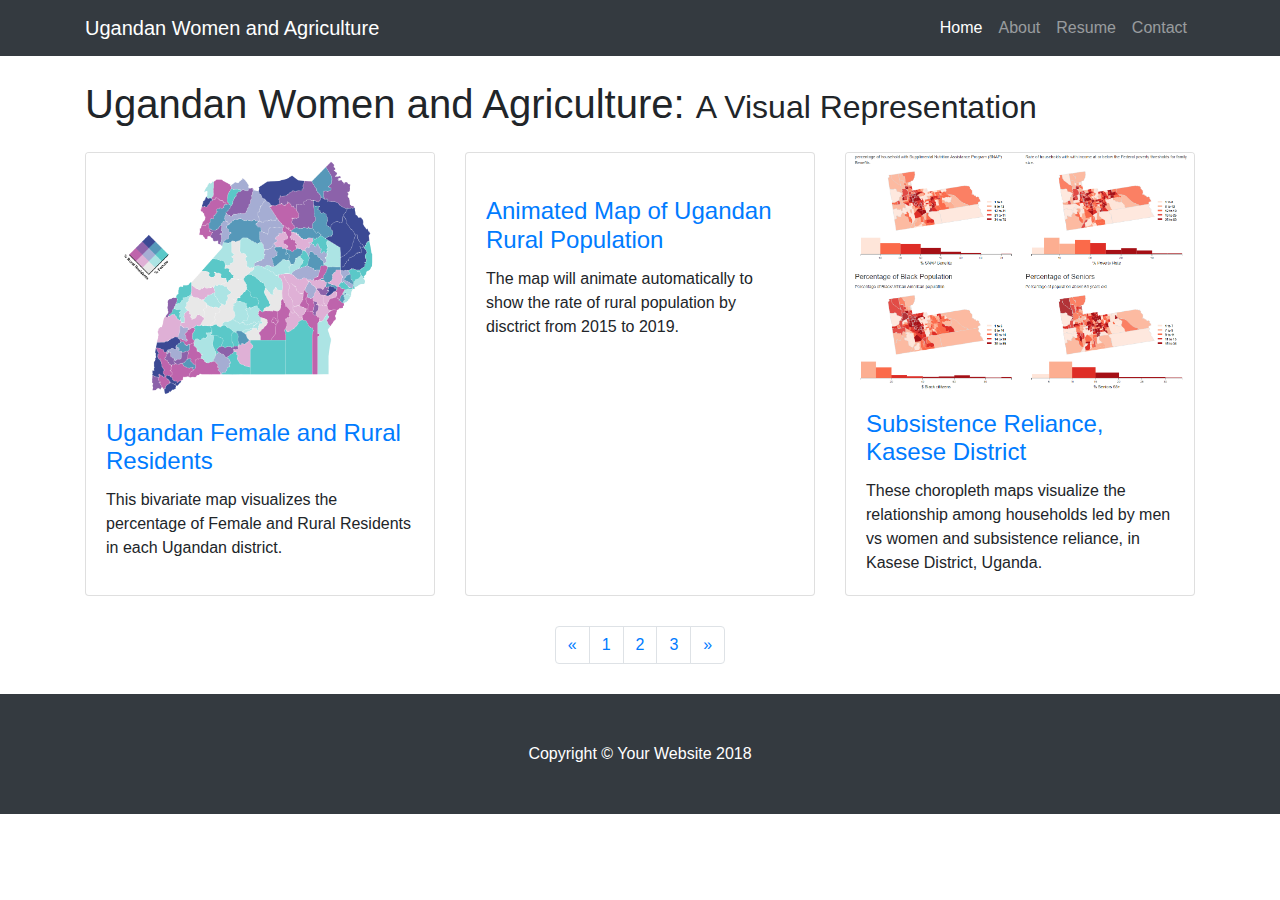
==== index.html @ 7cf4965a "Added small multiples template" ====
<!DOCTYPE html>
<html lang="en">

  <head>

    <meta charset="utf-8">
    <meta name="viewport" content="width=device-width, initial-scale=1, shrink-to-fit=no">
    <meta name="description" content="">
    <meta name="author" content="">

    <title>Women and Agriculture</title>

    <!-- Bootstrap core CSS -->
    <link href="vendor/bootstrap/css/bootstrap.min.css" rel="stylesheet">

    <!-- Custom styles for this template -->
    <link href="css/3-col-portfolio.css" rel="stylesheet">

  </head>

  <body>

    <!-- Navigation -->
    <nav class="navbar navbar-expand-lg navbar-dark bg-dark fixed-top">
      <div class="container">
        <a class="navbar-brand" href="#">Ugandan Women and Agriculture</a>
        <button class="navbar-toggler" type="button" data-toggle="collapse" data-target="#navbarResponsive" aria-controls="navbarResponsive" aria-expanded="false" aria-label="Toggle navigation">
          <span class="navbar-toggler-icon"></span>
        </button>
        <div class="collapse navbar-collapse" id="navbarResponsive">
          <ul class="navbar-nav ml-auto">
            <li class="nav-item active">
              <a class="nav-link" href="#">Home
                <span class="sr-only">(current)</span>
              </a>
            </li>
            <li class="nav-item">
              <a class="nav-link" href="shortbio.html">About</a>
            </li>
            <li class="nav-item">
              <a class="nav-link" href="files/Musoki - CV 2023-2024.pdf">Resume</a>
            </li>
            <li class="nav-item">
              <a class="nav-link" href="mailto:sophia-musoki@uiowa.edu">Contact</a>
            </li>
          </ul>
        </div>
      </div>
    </nav>

    <!-- Page Content -->
    <div class="container">

      <!-- Page Heading -->
      <h1 class="my-4">Ugandan Women and Agriculture:
        <small>A Visual Representation</small>
      </h1>

      <div class="row">
        <div class="col-lg-4 col-sm-6 portfolio-item">
          <div class="card h-100">
            <a href="https://observablehq.com/d/964bee618246e744"><img class="card-img-top" src="images/RuralFemaleBivariate.png" alt=""></a>
            <div class="card-body">
              <h4 class="card-title">
                <a href="https://observablehq.com/d/964bee618246e744"> Ugandan Female and Rural Residents</a>
              </h4>
              <p class="card-text">This bivariate map visualizes the percentage of Female and Rural Residents in each Ugandan district.</p>
            </div>
          </div>
        </div>
        
        <div class="col-lg-4 col-sm-6 portfolio-item">
          <div class="card h-100">
            <a href="Animatedchoropleth.html"><img class="card-img-top" src="images/bivariatemap.png" alt=""></a>
            <div class="card-body">
              <h4 class="card-title">
                <a href="Animatedchoropleth.html"> Animated Map of Ugandan Rural Population</a>
              </h4>
              <p class="card-text">The map will animate automatically to show the rate of rural population by disctrict from 2015 to 2019.</p>
            </div>
          </div>
        </div>
        
        
        <div class="col-lg-4 col-sm-6 portfolio-item">
          <div class="card h-100">
            <a href="KaseseCounty.html"><img class="card-img-top" src="images/small multiples.PNG" alt=""></a>
            <div class="card-body">
              <h4 class="card-title">
                <a href="KaseseCounty.html">Subsistence Reliance, Kasese District</a>
              </h4>
              <p class="card-text">These choropleth maps visualize the relationship among households led by men vs women and subsistence reliance, in Kasese District, Uganda.</p>
            </div>
          </div>
        </div>
      </div>
      <!-- /.row -->

      <!-- Pagination -->
      <ul class="pagination justify-content-center">
        <li class="page-item">
          <a class="page-link" href="#" aria-label="Previous">
            <span aria-hidden="true">&laquo;</span>
            <span class="sr-only">Previous</span>
          </a>
        </li>
        <li class="page-item">
          <a class="page-link" href="#">1</a>
        </li>
        <li class="page-item">
          <a class="page-link" href="#">2</a>
        </li>
        <li class="page-item">
          <a class="page-link" href="#">3</a>
        </li>
        <li class="page-item">
          <a class="page-link" href="#" aria-label="Next">
            <span aria-hidden="true">&raquo;</span>
            <span class="sr-only">Next</span>
          </a>
        </li>
      </ul>

    </div>
    <!-- /.container -->

    <!-- Footer -->
    <footer class="py-5 bg-dark">
      <div class="container">
        <p class="m-0 text-center text-white">Copyright &copy; Your Website 2018</p>
      </div>
      <!-- /.container -->
    </footer>

    <!-- Bootstrap core JavaScript -->
    <script src="vendor/jquery/jquery.min.js"></script>
    <script src="vendor/bootstrap/js/bootstrap.bundle.min.js"></script>

  </body>

</html>
---- css/3-col-portfolio.css ----
/*!
 * Start Bootstrap - 3 Col Portfolio (https://startbootstrap.com/template-overviews/3-col-portfolio)
 * Copyright 2013-2018 Start Bootstrap
 * Licensed under MIT (https://github.com/BlackrockDigital/startbootstrap-3-col-portfolio/blob/master/LICENSE)
 */

body {
  padding-top: 54px;
}

@media (min-width: 992px) {
  body {
    padding-top: 56px;
  }
}

.portfolio-item {
  margin-bottom: 30px;
}

.pagination {
  margin-bottom: 30px;
}
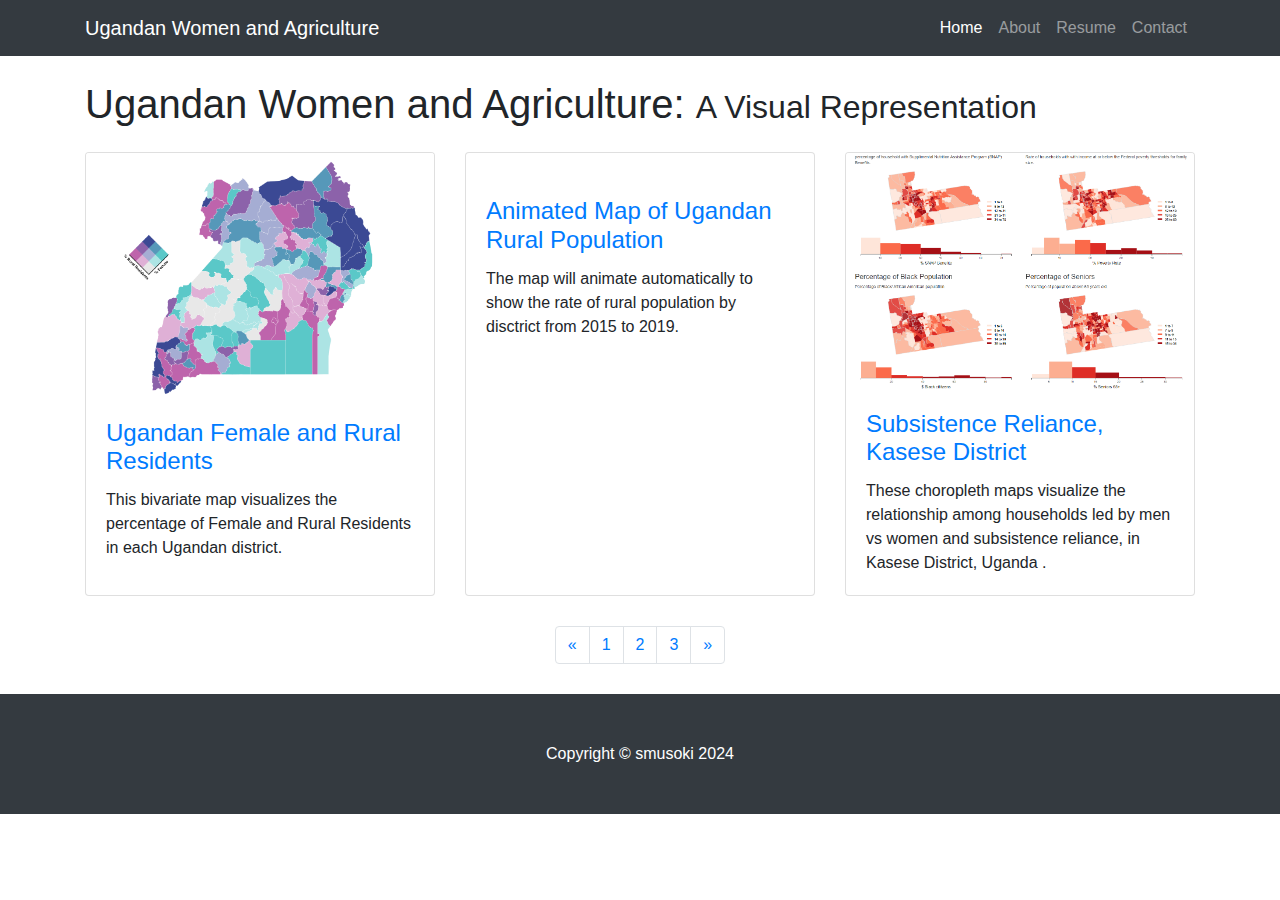
==== commit 2dc060ea: "Updated the copyright line" ====
--- a/index.html
+++ b/index.html
@@ -89,7 +89,7 @@
               <h4 class="card-title">
                 <a href="KaseseCounty.html">Subsistence Reliance, Kasese District</a>
               </h4>
-              <p class="card-text">These choropleth maps visualize the relationship among households led by men vs women and subsistence reliance, in Kasese District, Uganda.</p>
+              <p class="card-text">These choropleth maps visualize the relationship among households led by men vs women and subsistence reliance, in Kasese District, Uganda .</p>
             </div>
           </div>
         </div>
@@ -127,7 +127,7 @@
     <!-- Footer -->
     <footer class="py-5 bg-dark">
       <div class="container">
-        <p class="m-0 text-center text-white">Copyright &copy; Your Website 2018</p>
+        <p class="m-0 text-center text-white">Copyright &copy; smusoki 2024</p>
       </div>
       <!-- /.container -->
     </footer>
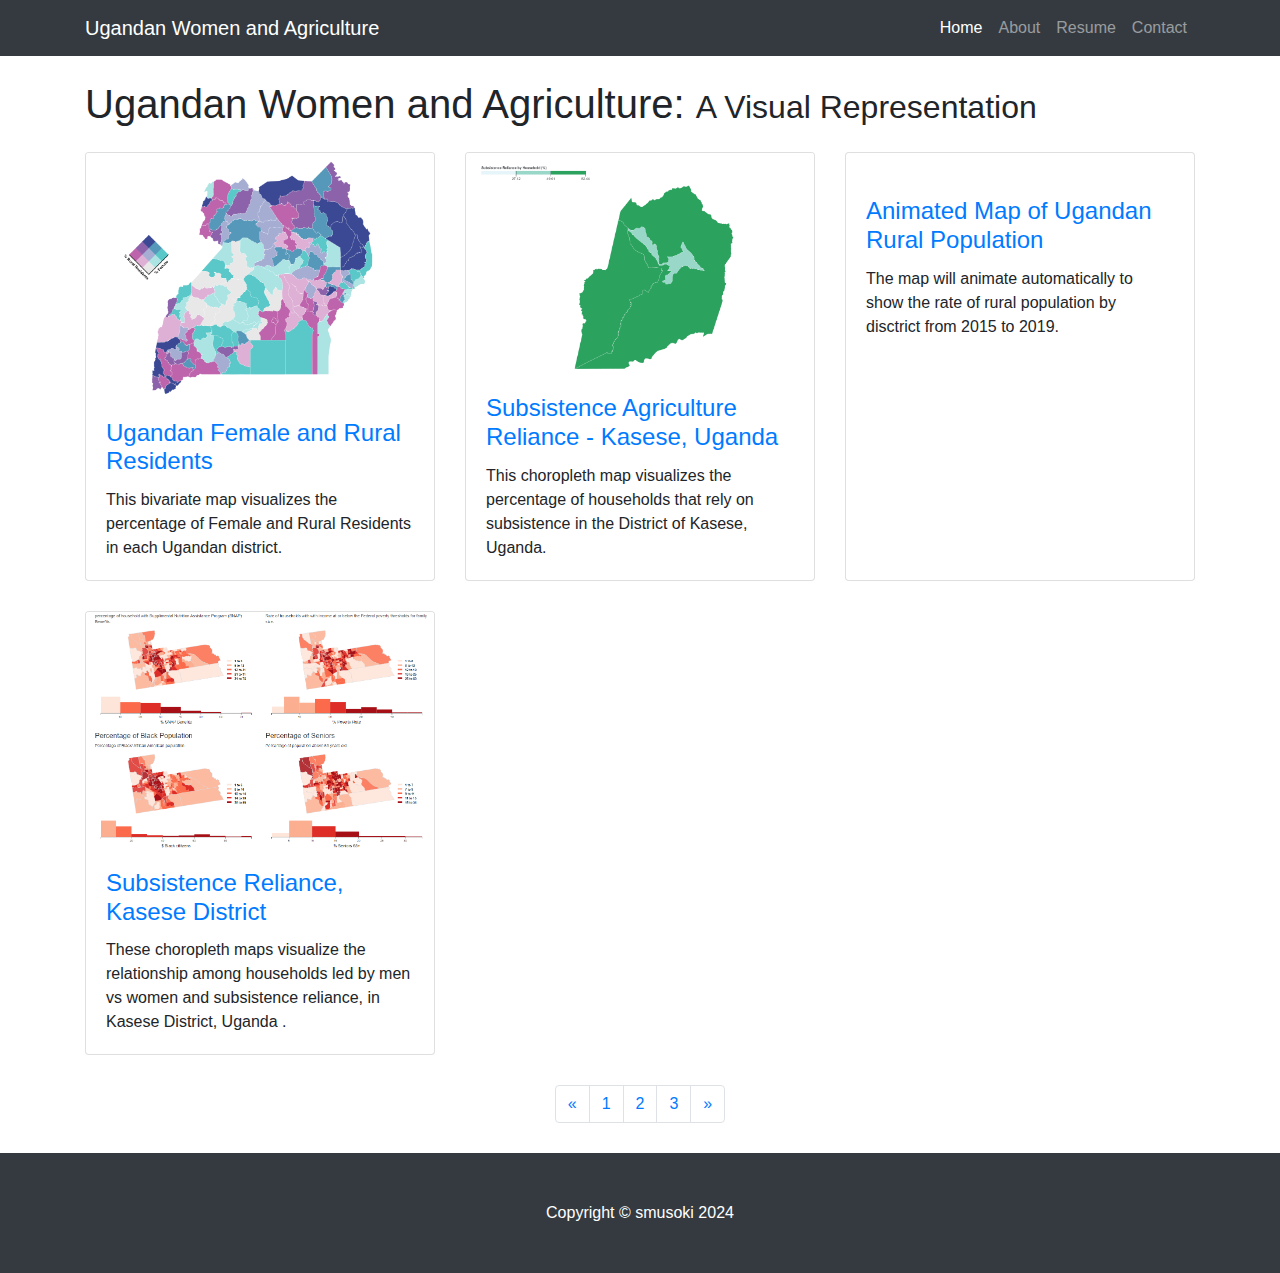
==== commit 40fbe0f2: "Updated portfolio with district map" ====
--- a/index.html
+++ b/index.html
@@ -71,6 +71,18 @@
         
         <div class="col-lg-4 col-sm-6 portfolio-item">
           <div class="card h-100">
+            <a href="https://observablehq.com/d/c6aa5b2e22183041"><img class="card-img-top" src="images/kasese_choropleth.png" alt=""></a>
+            <div class="card-body">
+              <h4 class="card-title">
+                <a href="https://observablehq.com/d/c6aa5b2e22183041"> Subsistence Agriculture Reliance - Kasese, Uganda</a>
+              </h4>
+              <p class="card-text">This choropleth map visualizes the percentage of households that rely on subsistence in the District of Kasese, Uganda.</p>
+            </div>
+          </div>
+        </div>
+		
+        <div class="col-lg-4 col-sm-6 portfolio-item">
+          <div class="card h-100">
             <a href="Animatedchoropleth.html"><img class="card-img-top" src="images/bivariatemap.png" alt=""></a>
             <div class="card-body">
               <h4 class="card-title">
@@ -80,7 +92,6 @@
             </div>
           </div>
         </div>
-        
         
         <div class="col-lg-4 col-sm-6 portfolio-item">
           <div class="card h-100">
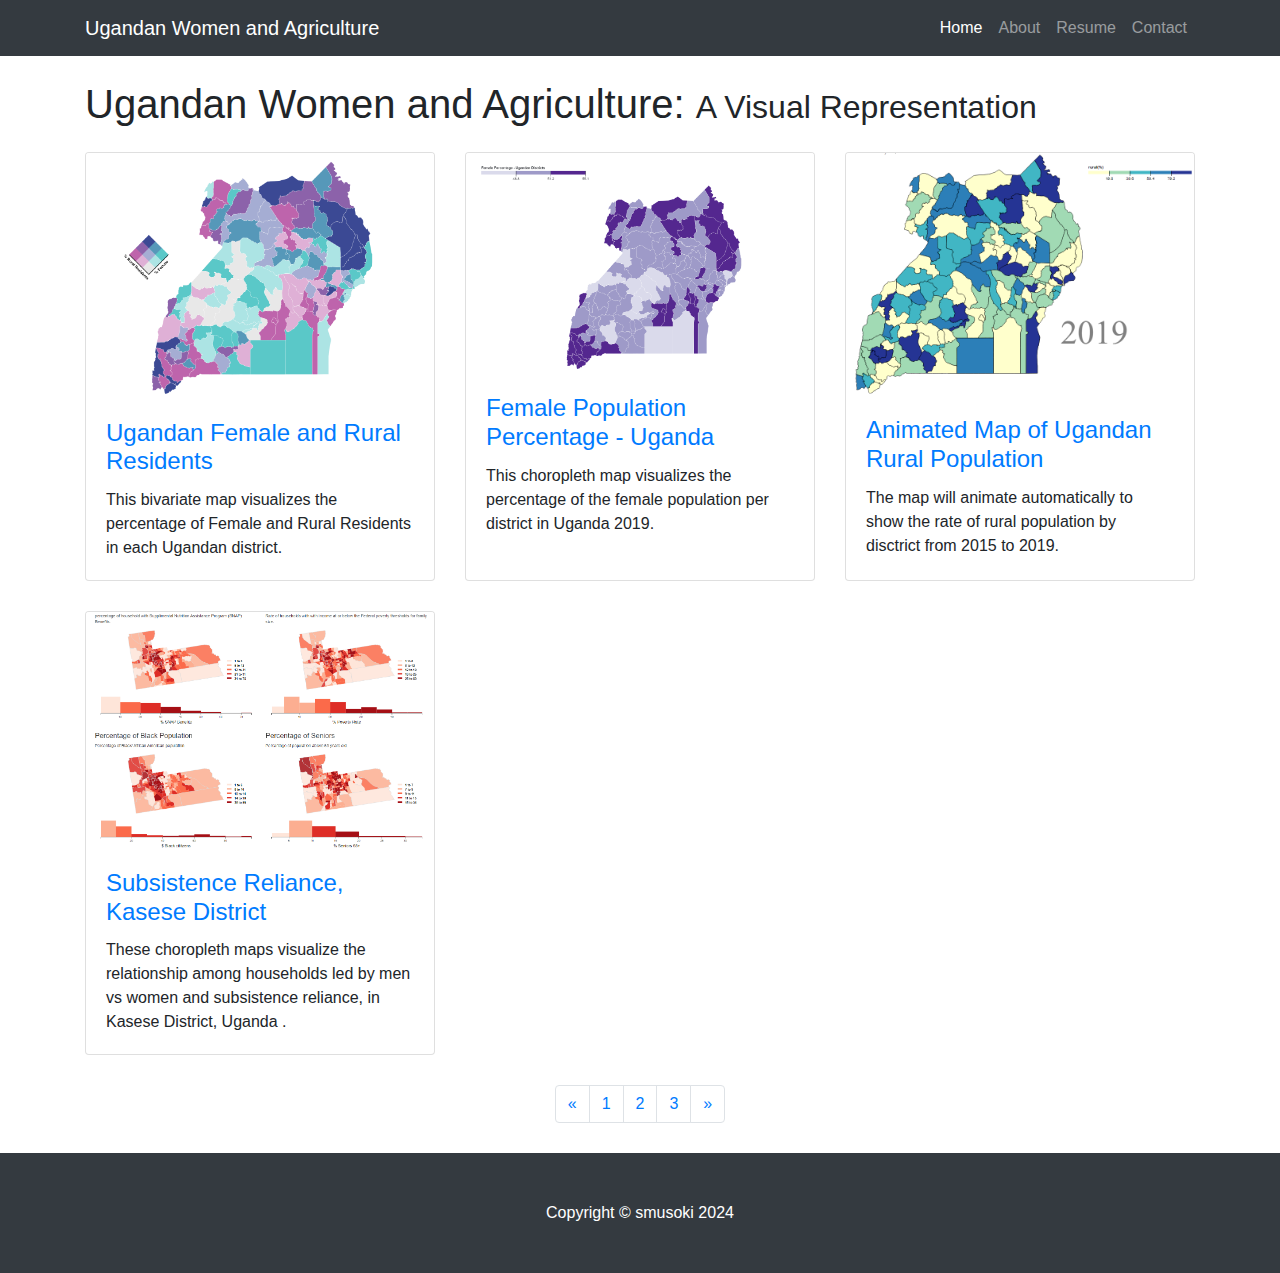
==== commit a19a63d5: "Updated portfolio" ====
--- a/index.html
+++ b/index.html
@@ -71,22 +71,22 @@
         
         <div class="col-lg-4 col-sm-6 portfolio-item">
           <div class="card h-100">
-            <a href="https://observablehq.com/d/c6aa5b2e22183041"><img class="card-img-top" src="images/kasese_choropleth.png" alt=""></a>
+            <a href="https://observablehq.com/d/2e8db4739bdf105c"><img class="card-img-top" src="images/Ugandachoropleth.png" alt=""></a>
             <div class="card-body">
               <h4 class="card-title">
-                <a href="https://observablehq.com/d/c6aa5b2e22183041"> Subsistence Agriculture Reliance - Kasese, Uganda</a>
+                <a href="https://observablehq.com/d/2e8db4739bdf105c"> Female Population Percentage - Uganda</a>
               </h4>
-              <p class="card-text">This choropleth map visualizes the percentage of households that rely on subsistence in the District of Kasese, Uganda.</p>
+              <p class="card-text">This choropleth map visualizes the percentage of the female population per district in Uganda 2019.</p>
             </div>
           </div>
         </div>
 		
         <div class="col-lg-4 col-sm-6 portfolio-item">
           <div class="card h-100">
-            <a href="Animatedchoropleth.html"><img class="card-img-top" src="images/bivariatemap.png" alt=""></a>
+            <a href="ruralani.html"><img class="card-img-top" src="images/animated map.PNG" alt=""></a>
             <div class="card-body">
               <h4 class="card-title">
-                <a href="Animatedchoropleth.html"> Animated Map of Ugandan Rural Population</a>
+                <a href="ruralani.html"> Animated Map of Ugandan Rural Population</a>
               </h4>
               <p class="card-text">The map will animate automatically to show the rate of rural population by disctrict from 2015 to 2019.</p>
             </div>
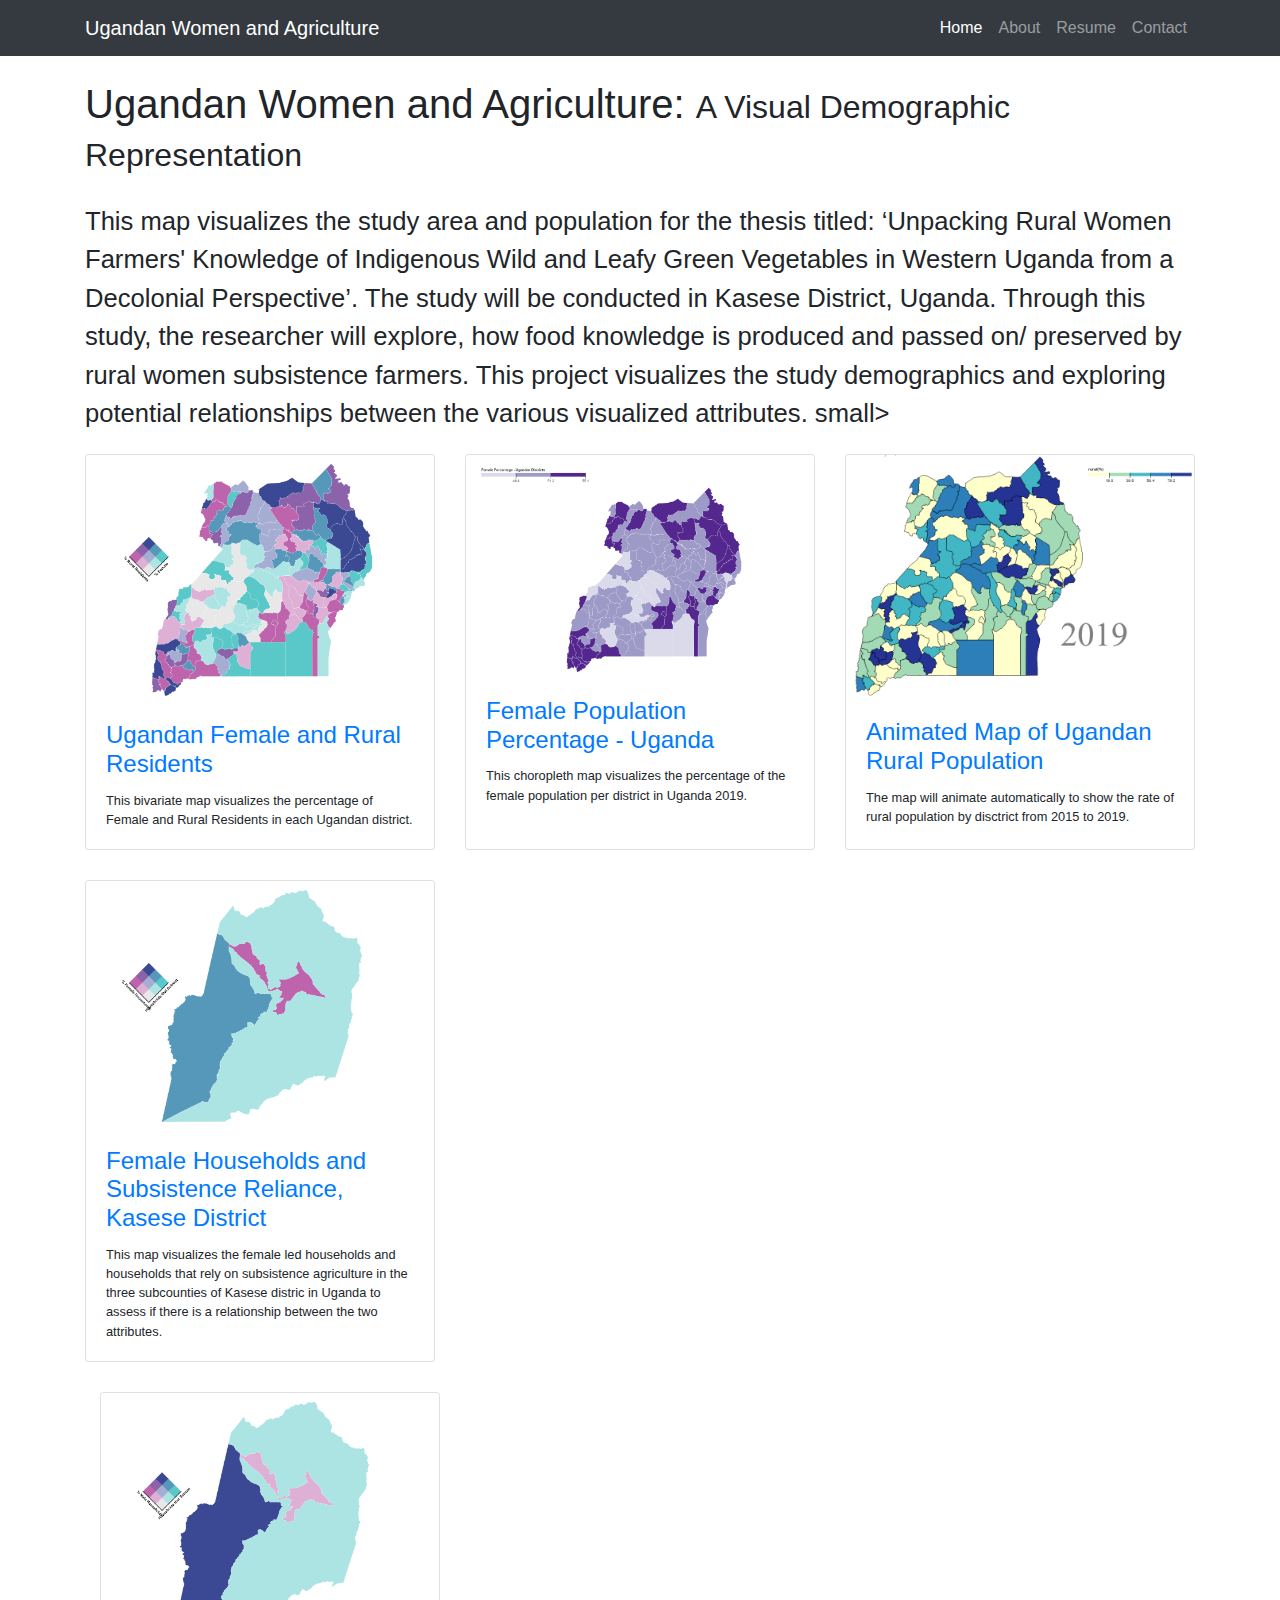
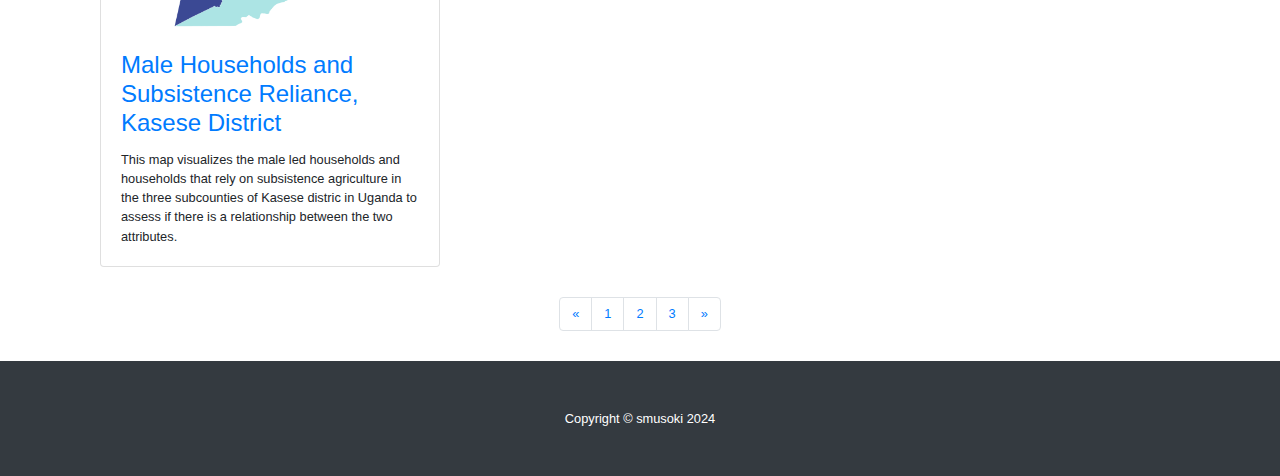
==== commit e7ac550d: "Updated the bivariate maps for kasese" ====
--- a/index.html
+++ b/index.html
@@ -53,9 +53,11 @@
 
       <!-- Page Heading -->
       <h1 class="my-4">Ugandan Women and Agriculture:
-        <small>A Visual Representation</small>
+        <small>A Visual Demographic Representation</small>
       </h1>
-
+	  <h2 class="my-4">
+        <small>This map visualizes the study area and population for the thesis titled: ‘Unpacking Rural Women Farmers' Knowledge of Indigenous Wild and Leafy Green Vegetables in Western Uganda from a Decolonial Perspective’. The study will be conducted in Kasese District, Uganda. Through this study, the researcher will explore, how food knowledge is produced and passed on/ preserved by rural women subsistence farmers. This project visualizes the study demographics and exploring potential relationships between the various visualized attributes. small>
+      </h2>
       <div class="row">
         <div class="col-lg-4 col-sm-6 portfolio-item">
           <div class="card h-100">
@@ -95,12 +97,24 @@
         
         <div class="col-lg-4 col-sm-6 portfolio-item">
           <div class="card h-100">
-            <a href="KaseseCounty.html"><img class="card-img-top" src="images/small multiples.PNG" alt=""></a>
+            <a href="https://observablehq.com/d/a75de81814132ec2"><img class="card-img-top" src="images/female-subsist.png" alt=""></a>
             <div class="card-body">
               <h4 class="card-title">
-                <a href="KaseseCounty.html">Subsistence Reliance, Kasese District</a>
+                <a href="https://observablehq.com/d/a75de81814132ec2">Female Households and Subsistence Reliance, Kasese District</a>
               </h4>
-              <p class="card-text">These choropleth maps visualize the relationship among households led by men vs women and subsistence reliance, in Kasese District, Uganda .</p>
+              <p class="card-text">This map visualizes the female led households and households that rely on subsistence agriculture in the three subcounties of Kasese distric in Uganda to assess if there is a relationship between the two attributes.</p>
+            </div>
+          </div>
+        </div>
+      </div>
+	  <div class="col-lg-4 col-sm-6 portfolio-item">
+          <div class="card h-100">
+            <a href="https://observablehq.com/d/b50b75ea03876397"><img class="card-img-top" src="images/male-subsist.png" alt=""></a>
+            <div class="card-body">
+              <h4 class="card-title">
+                <a href="https://observablehq.com/d/b50b75ea03876397">Male Households and Subsistence Reliance, Kasese District</a>
+              </h4>
+              <p class="card-text">This map visualizes the male led households and households that rely on subsistence agriculture in the three subcounties of Kasese distric in Uganda to assess if there is a relationship between the two attributes.</p>
             </div>
           </div>
         </div>
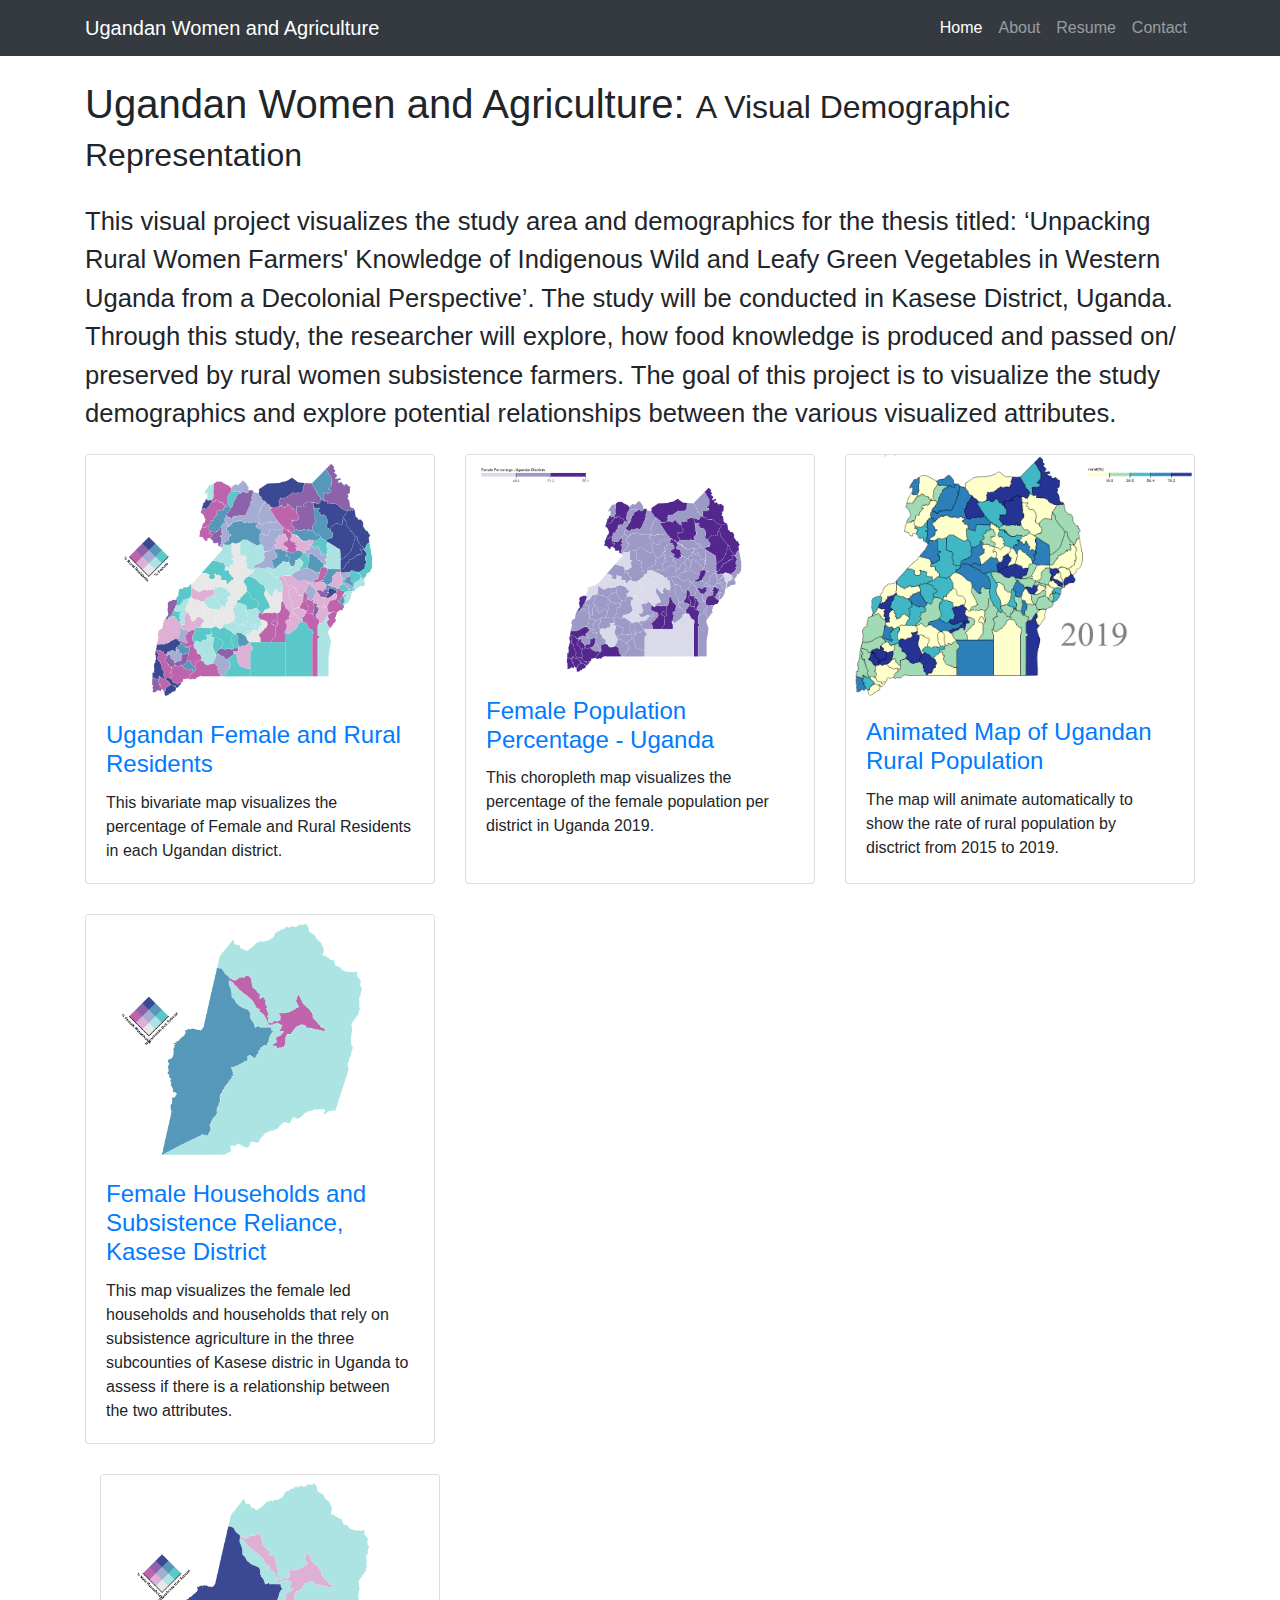
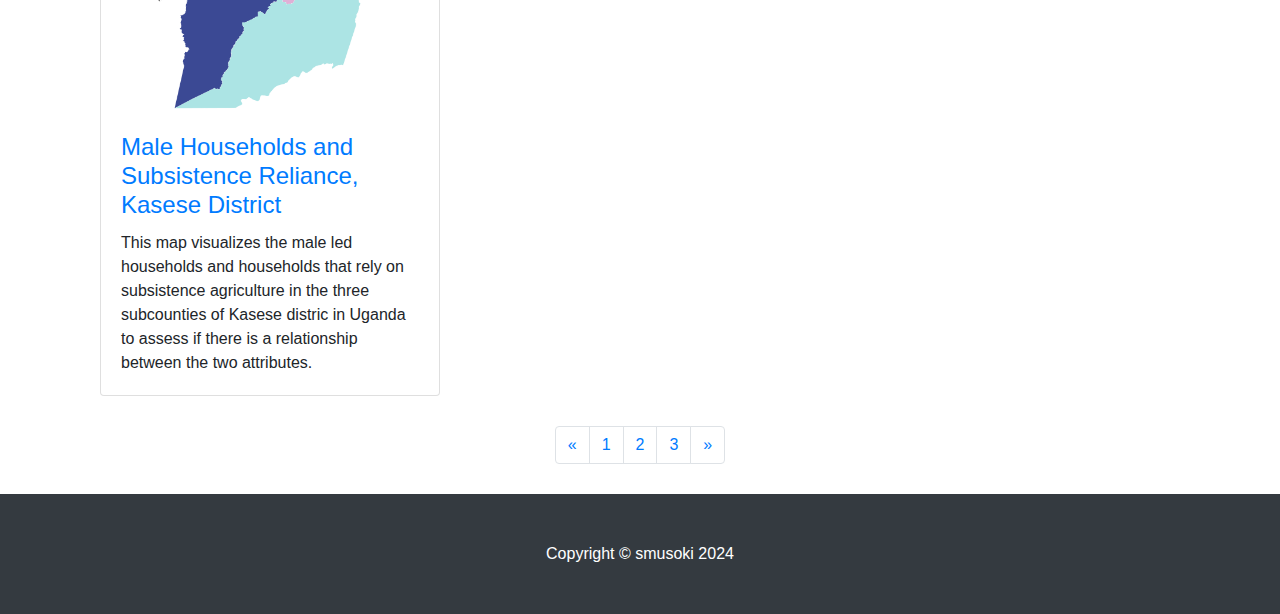
==== commit a3f4b73e: "Updated entire visual project" ====
--- a/index.html
+++ b/index.html
@@ -56,7 +56,7 @@
         <small>A Visual Demographic Representation</small>
       </h1>
 	  <h2 class="my-4">
-        <small>This map visualizes the study area and population for the thesis titled: ‘Unpacking Rural Women Farmers' Knowledge of Indigenous Wild and Leafy Green Vegetables in Western Uganda from a Decolonial Perspective’. The study will be conducted in Kasese District, Uganda. Through this study, the researcher will explore, how food knowledge is produced and passed on/ preserved by rural women subsistence farmers. This project visualizes the study demographics and exploring potential relationships between the various visualized attributes. small>
+        <small>This visual project visualizes the study area and demographics for the thesis titled: ‘Unpacking Rural Women Farmers' Knowledge of Indigenous Wild and Leafy Green Vegetables in Western Uganda from a Decolonial Perspective’. The study will be conducted in Kasese District, Uganda. Through this study, the researcher will explore, how food knowledge is produced and passed on/ preserved by rural women subsistence farmers. The goal of this project is to visualize the study demographics and explore potential relationships between the various visualized attributes.</small>
       </h2>
       <div class="row">
         <div class="col-lg-4 col-sm-6 portfolio-item">
@@ -107,18 +107,19 @@
           </div>
         </div>
       </div>
+	  
 	  <div class="col-lg-4 col-sm-6 portfolio-item">
           <div class="card h-100">
             <a href="https://observablehq.com/d/b50b75ea03876397"><img class="card-img-top" src="images/male-subsist.png" alt=""></a>
             <div class="card-body">
               <h4 class="card-title">
-                <a href="https://observablehq.com/d/b50b75ea03876397">Male Households and Subsistence Reliance, Kasese District</a>
+                <a href="https://observablehq.com/d/b50b75ea03876397"> Male Households and Subsistence Reliance, Kasese District</a>
               </h4>
               <p class="card-text">This map visualizes the male led households and households that rely on subsistence agriculture in the three subcounties of Kasese distric in Uganda to assess if there is a relationship between the two attributes.</p>
             </div>
           </div>
         </div>
-      </div>
+		
       <!-- /.row -->
 
       <!-- Pagination -->
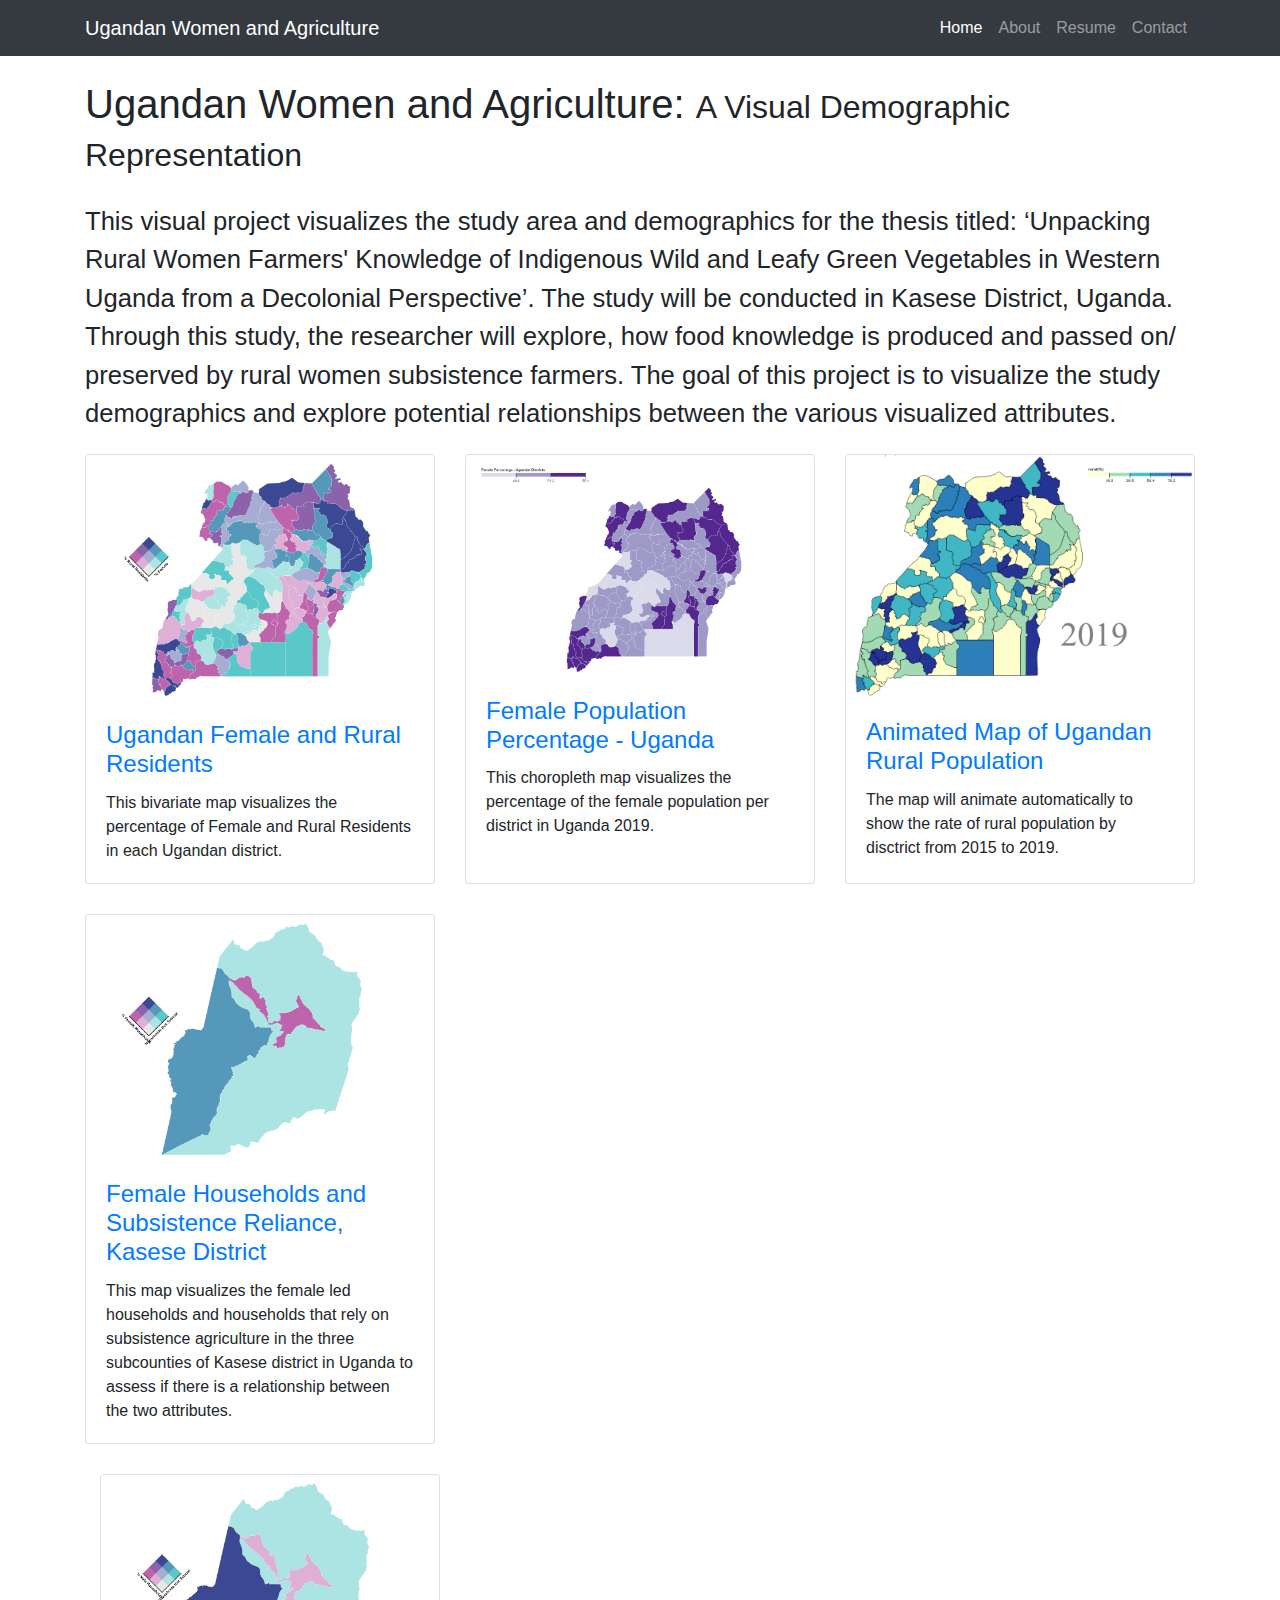
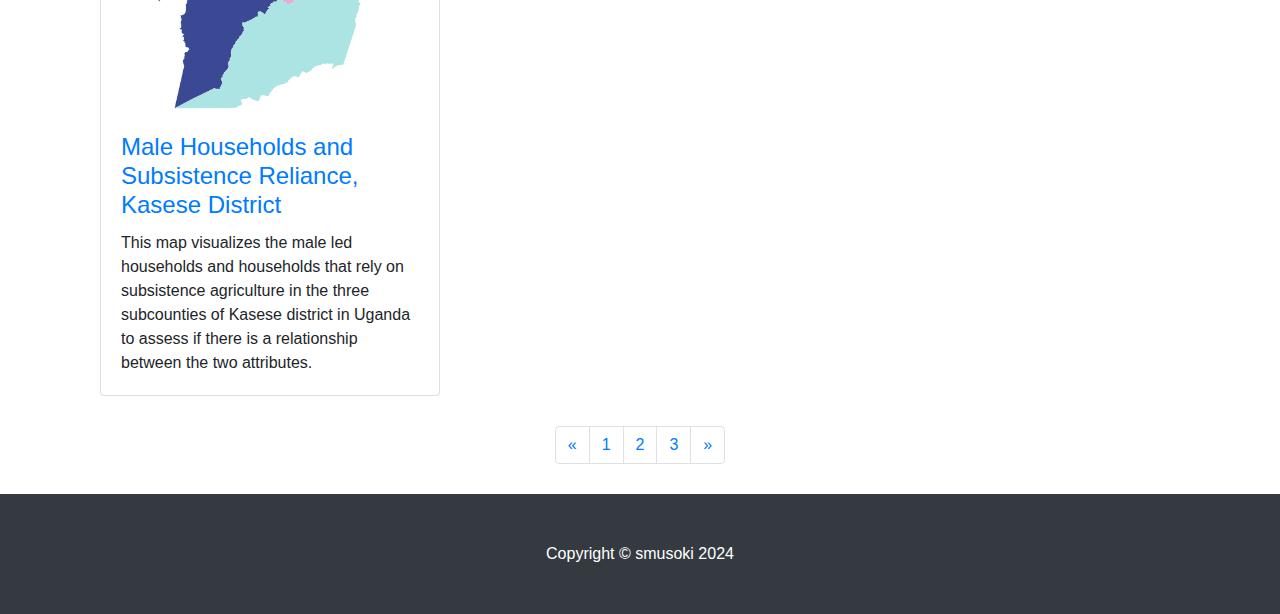
==== commit 5b604cd3: "Updated short bio" ====
--- a/index.html
+++ b/index.html
@@ -102,7 +102,7 @@
               <h4 class="card-title">
                 <a href="https://observablehq.com/d/a75de81814132ec2">Female Households and Subsistence Reliance, Kasese District</a>
               </h4>
-              <p class="card-text">This map visualizes the female led households and households that rely on subsistence agriculture in the three subcounties of Kasese distric in Uganda to assess if there is a relationship between the two attributes.</p>
+              <p class="card-text">This map visualizes the female led households and households that rely on subsistence agriculture in the three subcounties of Kasese district in Uganda to assess if there is a relationship between the two attributes.</p>
             </div>
           </div>
         </div>
@@ -115,7 +115,7 @@
               <h4 class="card-title">
                 <a href="https://observablehq.com/d/b50b75ea03876397"> Male Households and Subsistence Reliance, Kasese District</a>
               </h4>
-              <p class="card-text">This map visualizes the male led households and households that rely on subsistence agriculture in the three subcounties of Kasese distric in Uganda to assess if there is a relationship between the two attributes.</p>
+              <p class="card-text">This map visualizes the male led households and households that rely on subsistence agriculture in the three subcounties of Kasese district in Uganda to assess if there is a relationship between the two attributes.</p>
             </div>
           </div>
         </div>
